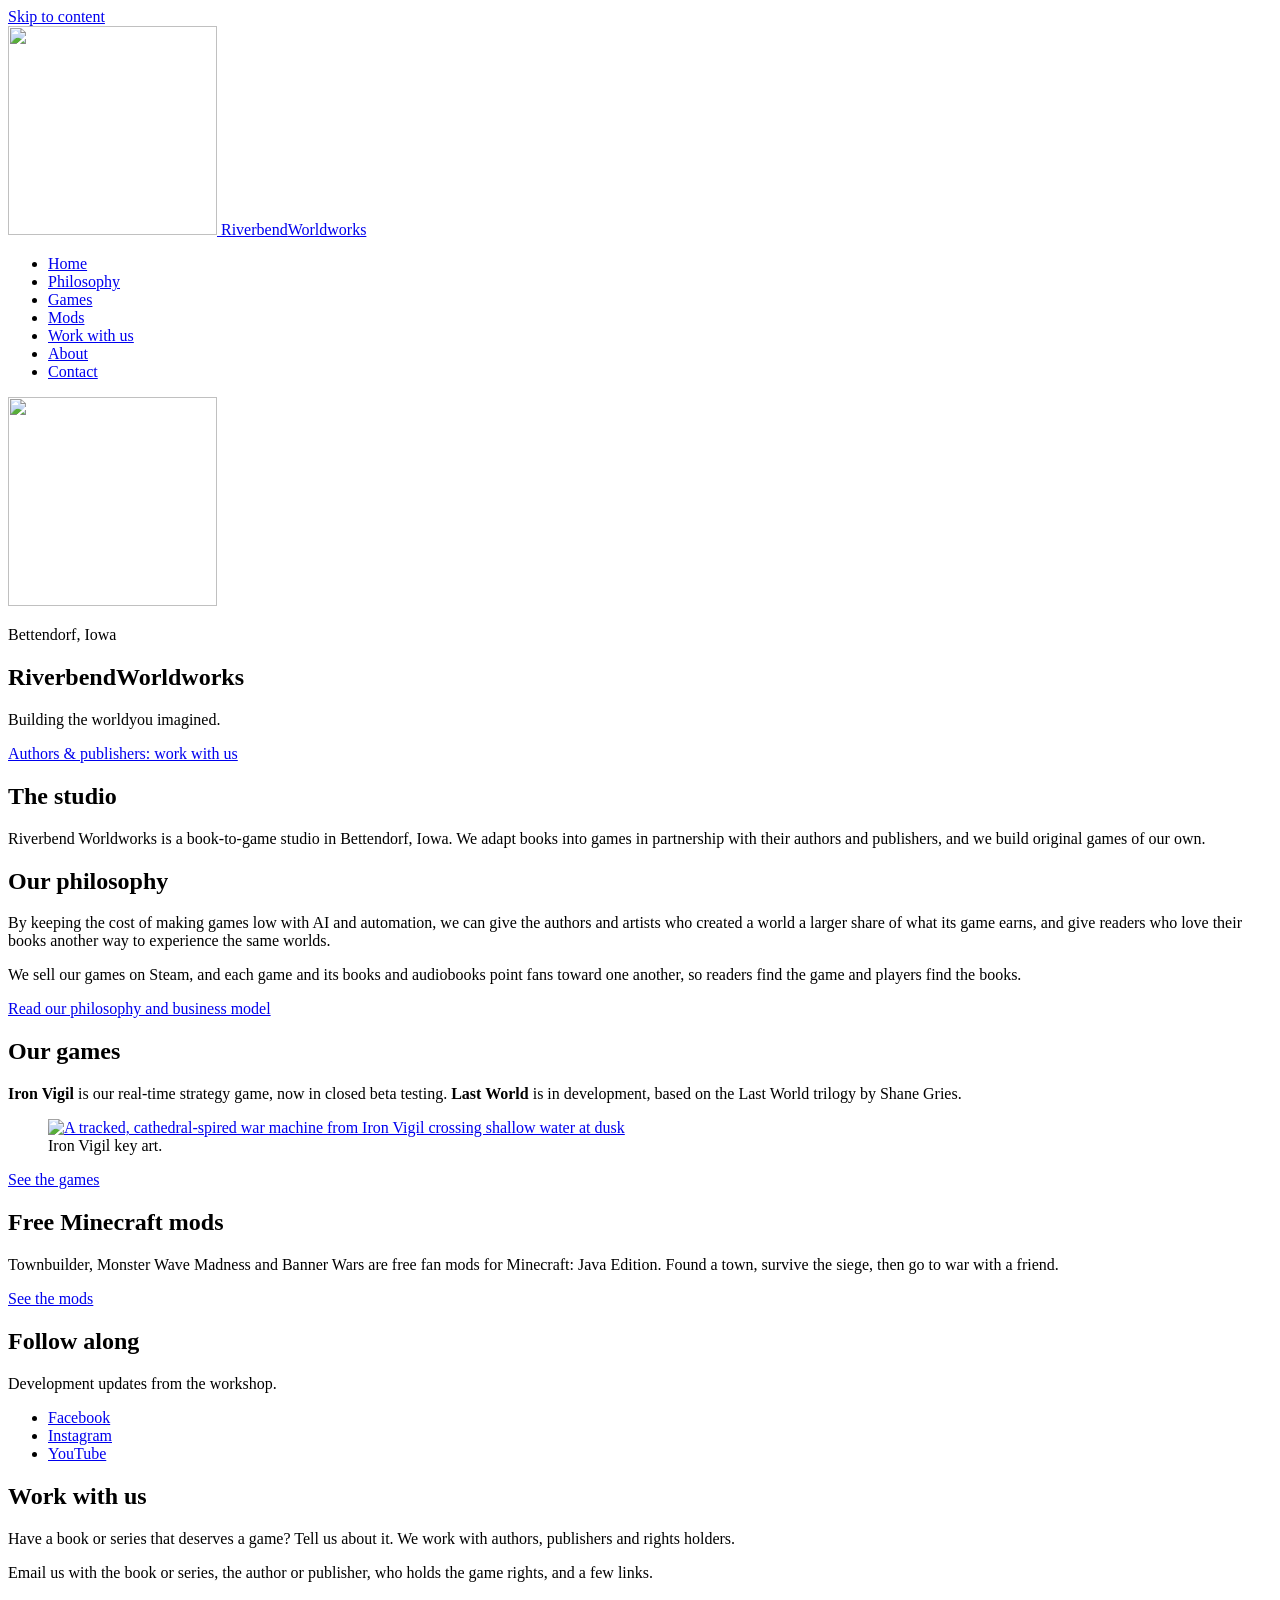
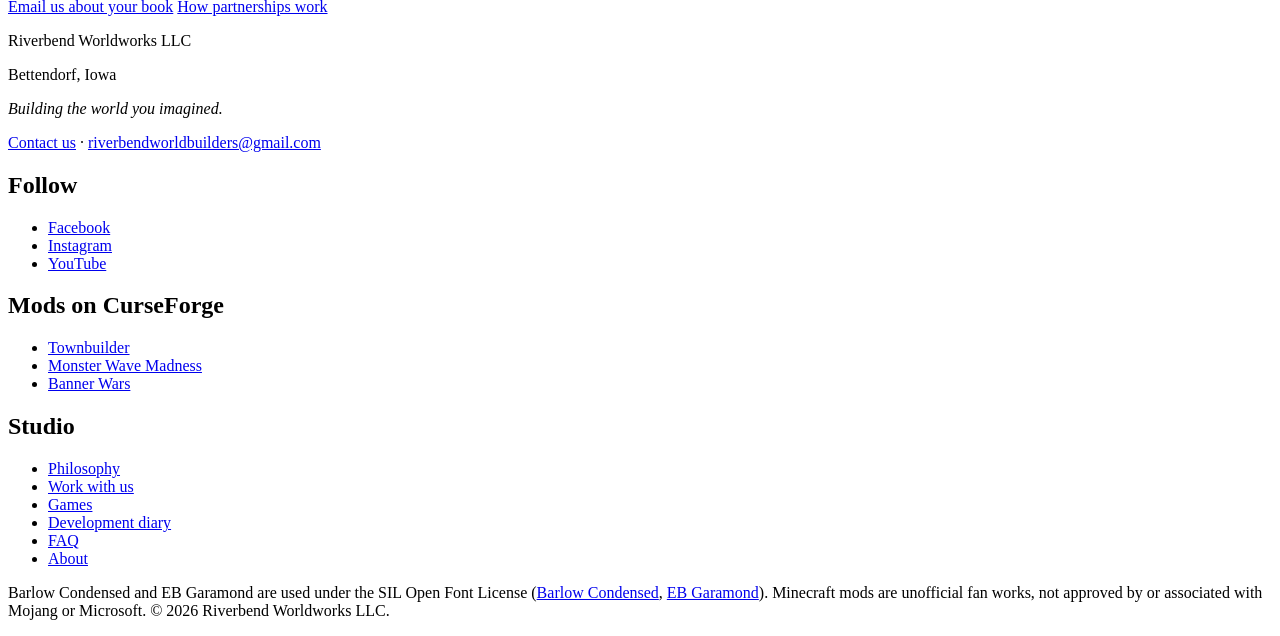
==== index.html @ 6b822ffa "Add files via upload" ====
<!DOCTYPE html>
<html lang="en">
  <head>
    <meta charset="utf-8" />
    <meta name="viewport" content="width=device-width, initial-scale=1" />
    <meta name="theme-color" content="#1C1C1F" />
    <meta name="color-scheme" content="light" />
    <meta http-equiv="Content-Security-Policy" content="default-src 'self'; base-uri 'none'; form-action 'none'; object-src 'none'; script-src 'none'; style-src 'self'; img-src 'self'; font-src 'self'; connect-src 'none'; media-src 'none'; worker-src 'none'" />
    <meta name="referrer" content="no-referrer" />
    <link rel="icon" href="/favicon.ico" sizes="any" />
    <link rel="icon" href="/brand/icon.png" type="image/png" />
    <link rel="apple-touch-icon" href="/brand/icon.png" />
    <title>Riverbend Worldworks — Building the world you imagined</title>
    <meta name="description" content="Riverbend Worldworks is a book-to-game studio in Bettendorf, Iowa. We adapt books into games with their authors and publishers." />
    <link rel="canonical" href="https://riverbendworldworks.com/" />
    <meta property="og:title" content="Riverbend Worldworks — Building the world you imagined" />
    <meta property="og:description" content="Riverbend Worldworks is a book-to-game studio in Bettendorf, Iowa. We adapt books into games with their authors and publishers." />
    <meta property="og:type" content="website" />
    <meta property="og:url" content="https://riverbendworldworks.com/" />
    <meta property="og:image" content="https://riverbendworldworks.com/media/iv-keyart-dusk-1600.jpg" />
    <link rel="stylesheet" href="/assets/styles-DQIQgm-M.css" />
    <link rel="stylesheet" href="/assets/site-20261126.css" />
  </head>
  <body data-page="home">
    <a class="skip" href="#content">Skip to content</a>
    <header class="site-header">
      <div class="wrap header-bar">
        <a class="brand" href="/">
          <img src="/brand/mark.png" width="209" height="209" alt="" />
          <span class="brand-text"><span class="brand-river">Riverbend</span><span class="brand-works">Worldworks</span></span>
        </a>
        <nav aria-label="Primary"><ul>
          <li><a href="/" aria-current="page">Home</a></li>
          <li><a href="/philosophy/">Philosophy</a></li>
          <li><a href="/games/">Games</a></li>
          <li><a href="/mods/">Mods</a></li>
          <li><a href="/partners/" class="nav-cta">Work with us</a></li>
          <li><a href="/about/">About</a></li>
          <li><a href="/contact/">Contact</a></li>
        </ul></nav>
      </div>
    </header>
    <main id="content" tabindex="-1">
      <section class="hero" aria-labelledby="studio-title">
        <div class="wrap hero-lockup">
          <img class="hero-mark" src="/brand/mark.png" width="209" height="209" alt="" />
          <p class="kicker">Bettendorf, Iowa</p>
          <h1 id="studio-title"><span class="title-line">Riverbend</span><span class="title-sub">Worldworks</span></h1>
          <p class="tagline"><span>Building the world</span><span>you imagined.</span></p>
          <div class="cta-row" style="justify-content:center">
            <a class="btn" href="/partners/">Authors &amp; publishers: work with us</a>
          </div>
        </div>
      </section>
      <section class="band" aria-labelledby="studio-intro">
        <div class="wrap split">
          <h2 id="studio-intro">The studio</h2>
          <div class="prose">
            <p class="statement">Riverbend Worldworks is a book-to-game studio in Bettendorf, Iowa. We adapt books into games in partnership with their authors and publishers, and we build original games of our own.</p>
          </div>
        </div>
      </section>
      <section class="band" aria-labelledby="philosophy">
        <div class="wrap split">
          <h2 id="philosophy">Our philosophy</h2>
          <div class="prose">
            <p>By keeping the cost of making games low with AI and automation, we can give the authors and artists who created a world a larger share of what its game earns, and give readers who love their books another way to experience the same worlds.</p>
            <p>We sell our games on Steam, and each game and its books and audiobooks point fans toward one another, so readers find the game and players find the books.</p>
            <p><a href="/philosophy/">Read our philosophy and business model</a></p>
          </div>
        </div>
      </section>
      <section class="band" aria-labelledby="games">
        <div class="wrap split">
          <h2 id="games">Our games</h2>
          <div class="prose">
            <p><strong>Iron Vigil</strong> is our real-time strategy game, now in closed beta testing. <strong>Last World</strong> is in development, based on the Last World trilogy by Shane Gries.</p>
            <figure class="figure">
              <a href="/media/iv-keyart-dusk-2560.jpg"><img src="/media/iv-keyart-dusk-1600.jpg" srcset="/media/iv-keyart-dusk-1600.jpg 1600w, /media/iv-keyart-dusk-2560.jpg 2560w" sizes="(min-width: 720px) 74rem, 100vw" alt="A tracked, cathedral-spired war machine from Iron Vigil crossing shallow water at dusk" loading="lazy" /></a>
              <figcaption>Iron Vigil key art.</figcaption>
            </figure>
            <p><a href="/games/">See the games</a></p>
          </div>
        </div>
      </section>
      <section class="band" aria-labelledby="mods">
        <div class="wrap split">
          <h2 id="mods">Free Minecraft mods</h2>
          <div class="prose">
            <p>Townbuilder, Monster Wave Madness and Banner Wars are free fan mods for Minecraft: Java Edition. Found a town, survive the siege, then go to war with a friend.</p>
            <p><a href="/mods/">See the mods</a></p>
          </div>
        </div>
      </section>
      <section class="band" aria-labelledby="follow">
        <div class="wrap split">
          <h2 id="follow">Follow along</h2>
          <div class="prose">
            <p>Development updates from the workshop.</p>
            <ul class="social-list">
              <li><a href="https://www.facebook.com/profile.php?id=61595958677535" rel="noopener">Facebook</a></li>
              <li><a href="https://www.instagram.com/riverbendworldworks/" rel="noopener">Instagram</a></li>
              <li><a href="https://www.youtube.com/@RiverbendWorldworks" rel="noopener">YouTube</a></li>
            </ul>
          </div>
        </div>
      </section>
      <section class="invite" aria-labelledby="work-with-us">
        <div class="wrap split">
          <h2 id="work-with-us">Work with us</h2>
          <div class="prose">
            <p>Have a book or series that deserves a game? Tell us about it. We work with authors, publishers and rights holders.</p>
            <p>Email us with the book or series, the author or publisher, who holds the game rights, and a few links.</p>
            <div class="cta-row">
              <a class="btn" href="mailto:riverbendworldbuilders@gmail.com?subject=Book-to-game%20partnership&body=Book%20or%20series%3A%0AAuthor%20or%20publisher%3A%0ARights%20status%20%28who%20holds%20the%20game/interactive%20rights%29%3A%0ALinks%3A%0A">Email us about your book</a>
              <a class="btn" href="/partners/">How partnerships work</a>
            </div>
          </div>
        </div>
      </section>
    </main>
    <div class="swatches" aria-hidden="true"><span class="swatch swatch-deep"></span><span class="swatch swatch-teal"></span><span class="swatch swatch-gold"></span><span class="swatch swatch-iron"></span><span class="swatch swatch-bone"></span></div>
    <footer class="site-footer">
      <div class="wrap footer-grid">
        <div>
          <p class="footer-name">Riverbend Worldworks LLC</p>
          <p>Bettendorf, Iowa</p>
          <p><em>Building the world you imagined.</em></p>
          <p><a href="/contact/">Contact us</a> · <a href="mailto:riverbendworldbuilders@gmail.com?subject=Book-to-game%20partnership&body=Book%20or%20series%3A%0AAuthor%20or%20publisher%3A%0ARights%20status%20%28who%20holds%20the%20game/interactive%20rights%29%3A%0ALinks%3A%0A">riverbendworldbuilders@gmail.com</a></p>
        </div>
        <div>
          <h2>Follow</h2>
          <ul class="footer-links">
            <li><a href="https://www.facebook.com/profile.php?id=61595958677535" rel="noopener">Facebook</a></li>
            <li><a href="https://www.instagram.com/riverbendworldworks/" rel="noopener">Instagram</a></li>
            <li><a href="https://www.youtube.com/@RiverbendWorldworks" rel="noopener">YouTube</a></li>
          </ul>
          <h2 style="margin-top:.8rem">Mods on CurseForge</h2>
          <ul class="footer-links">
            <li><a href="https://www.curseforge.com/minecraft/mc-mods/townbuilder" rel="noopener">Townbuilder</a></li>
            <li><a href="https://www.curseforge.com/minecraft/mc-mods/monster-wave" rel="noopener">Monster Wave Madness</a></li>
            <li><a href="https://www.curseforge.com/minecraft/mc-mods/banner-wars" rel="noopener">Banner Wars</a></li>
          </ul>
        </div>
        <div>
          <h2>Studio</h2>
          <ul class="footer-links">
            <li><a href="/philosophy/">Philosophy</a></li>
            <li><a href="/partners/">Work with us</a></li>
            <li><a href="/games/">Games</a></li>
            <li><a href="/diary/">Development diary</a></li>
            <li><a href="/faq/">FAQ</a></li>
            <li><a href="/about/">About</a></li>
          </ul>
        </div>
        <div class="font-credit">
          <p class="fine">Barlow Condensed and EB Garamond are used under the SIL&nbsp;Open&nbsp;Font&nbsp;License (<a href="/licenses/barlow-condensed-OFL.txt">Barlow Condensed</a>, <a href="/licenses/eb-garamond-OFL.txt">EB Garamond</a>). Minecraft mods are unofficial fan works, not approved by or associated with Mojang or Microsoft. &copy; 2026 Riverbend Worldworks LLC.</p>
        </div>
      </div>
    </footer>
  </body>
</html>
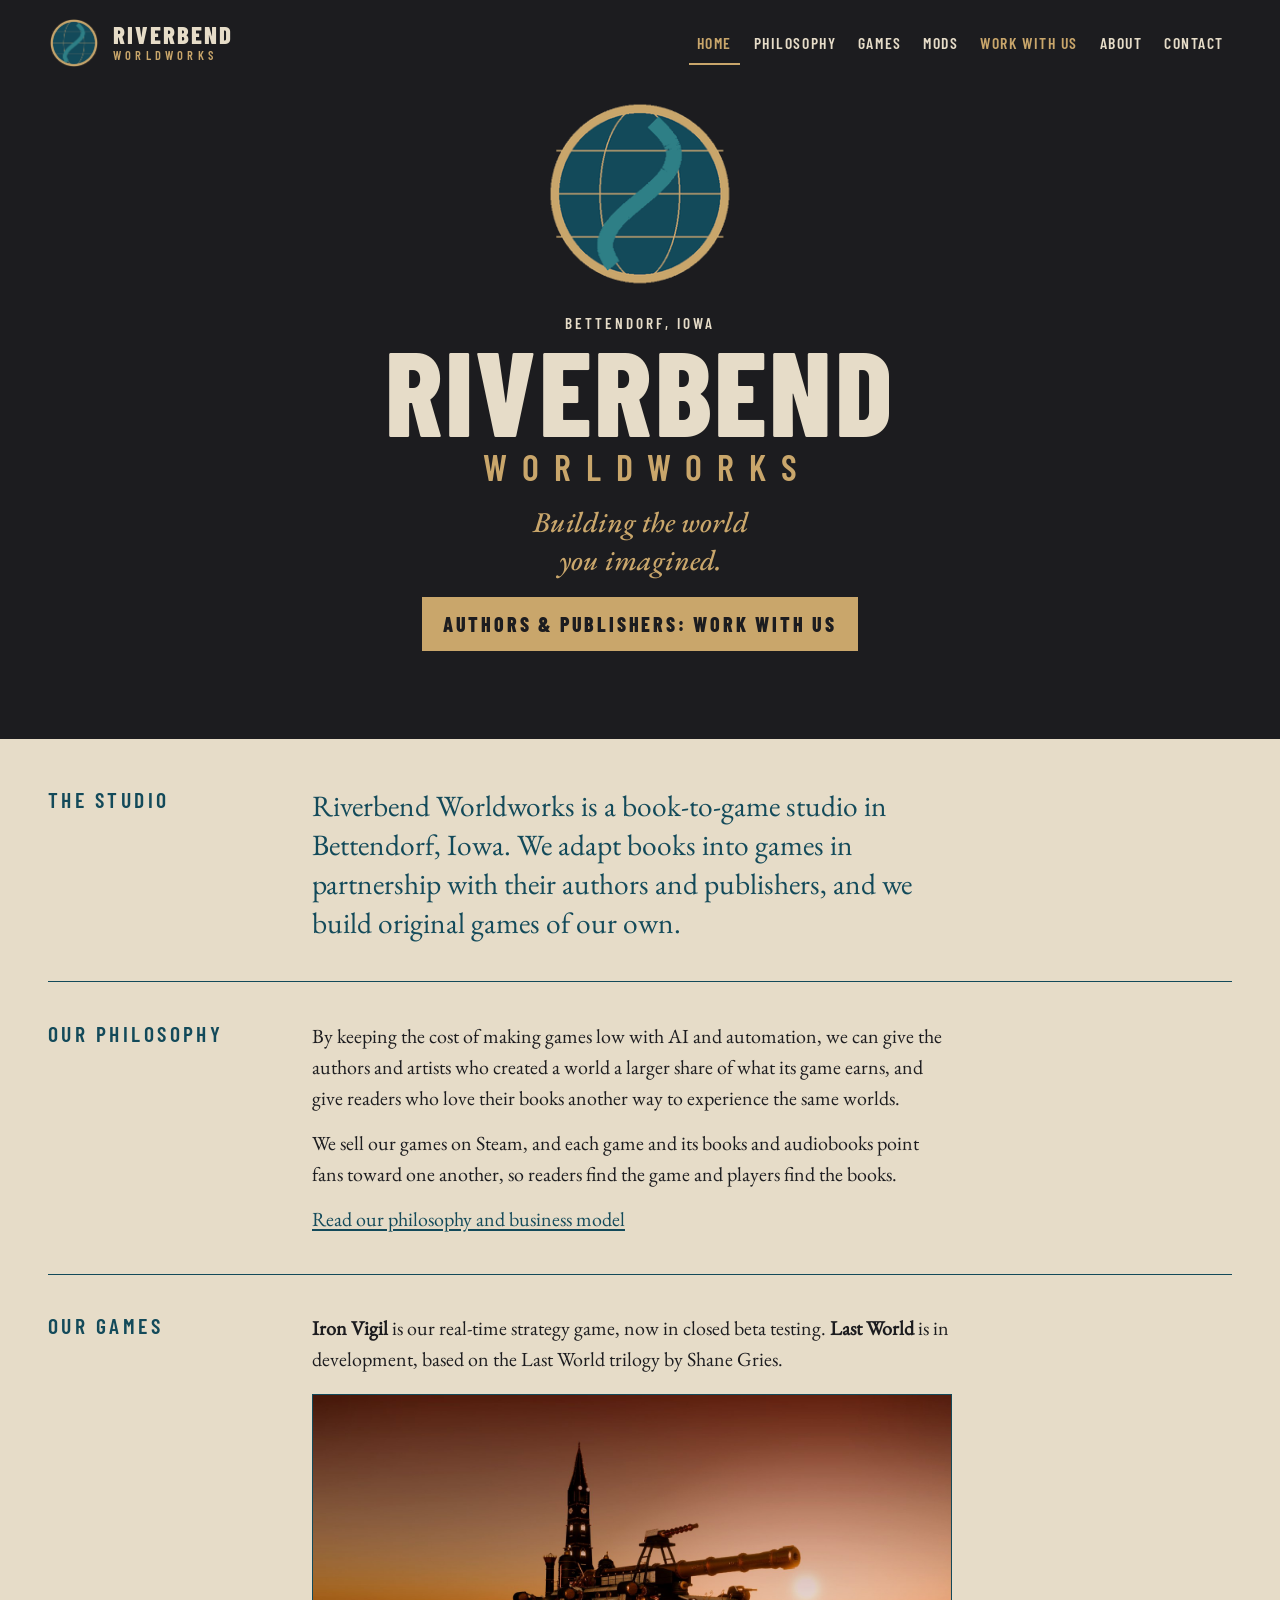
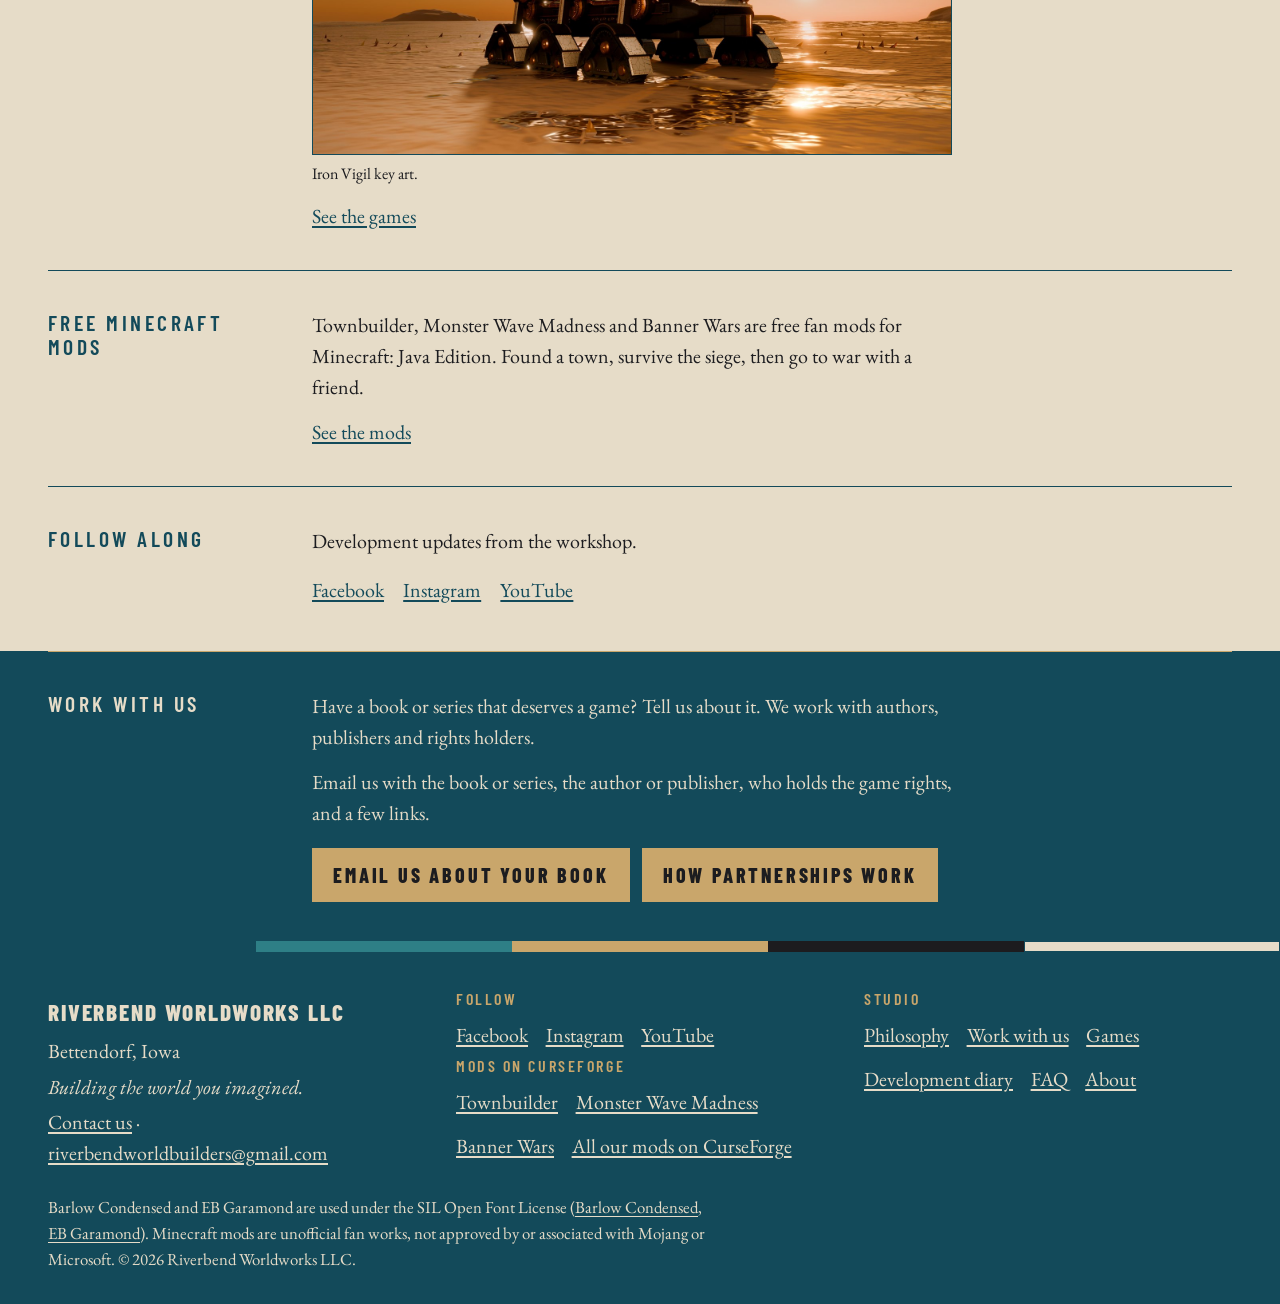
==== commit 520e66c2: "Cross-links: rel=me, social meta, Organization JSON-LD" ====
--- a/index.html
+++ b/index.html
@@ -18,8 +18,19 @@
     <meta property="og:type" content="website" />
     <meta property="og:url" content="https://riverbendworldworks.com/" />
     <meta property="og:image" content="https://riverbendworldworks.com/media/iv-keyart-dusk-1600.jpg" />
+    <meta property="og:image:width" content="1600" />
+    <meta property="og:image:height" content="900" />
+    <meta property="og:image:alt" content="Iron Vigil key art: a tracked war machine with a spired tower and long cannon at dusk" />
+    <meta property="og:site_name" content="Riverbend Worldworks" />
+    <meta property="og:locale" content="en_US" />
+    <meta name="twitter:card" content="summary_large_image" />
+    <meta name="twitter:title" content="Riverbend Worldworks — Building the world you imagined" />
+    <meta name="twitter:description" content="Riverbend Worldworks is a book-to-game studio in Bettendorf, Iowa. We adapt books into games with their authors and publishers." />
+    <meta name="twitter:image" content="https://riverbendworldworks.com/media/iv-keyart-dusk-1600.jpg" />
+    <meta name="twitter:image:alt" content="Iron Vigil key art: a tracked war machine with a spired tower and long cannon at dusk" />
     <link rel="stylesheet" href="/assets/styles-DQIQgm-M.css" />
     <link rel="stylesheet" href="/assets/site-20261126.css" />
+    <script type="application/ld+json">{"@context":"https://schema.org","@type":"Organization","name":"Riverbend Worldworks","legalName":"Riverbend Worldworks LLC","url":"https://riverbendworldworks.com/","logo":"https://riverbendworldworks.com/brand/rbw-logo-full.png","email":"riverbendworldbuilders@gmail.com","slogan":"Building the world you imagined.","address":{"@type":"PostalAddress","addressLocality":"Bettendorf","addressRegion":"IA","addressCountry":"US"},"contactPoint":{"@type":"ContactPoint","contactType":"partnerships","email":"riverbendworldbuilders@gmail.com"},"sameAs":["https://www.facebook.com/profile.php?id=61595958677535","https://www.instagram.com/riverbendworldworks/","https://www.youtube.com/@RiverbendWorldworks","https://www.curseforge.com/members/riverbendworldworks/projects"]}</script>
   </head>
   <body data-page="home">
     <a class="skip" href="#content">Skip to content</a>
@@ -98,9 +109,9 @@
           <div class="prose">
             <p>Development updates from the workshop.</p>
             <ul class="social-list">
-              <li><a href="https://www.facebook.com/profile.php?id=61595958677535" rel="noopener">Facebook</a></li>
-              <li><a href="https://www.instagram.com/riverbendworldworks/" rel="noopener">Instagram</a></li>
-              <li><a href="https://www.youtube.com/@RiverbendWorldworks" rel="noopener">YouTube</a></li>
+              <li><a href="https://www.facebook.com/profile.php?id=61595958677535" rel="me noopener">Facebook</a></li>
+              <li><a href="https://www.instagram.com/riverbendworldworks/" rel="me noopener">Instagram</a></li>
+              <li><a href="https://www.youtube.com/@RiverbendWorldworks" rel="me noopener">YouTube</a></li>
             </ul>
           </div>
         </div>
@@ -131,15 +142,16 @@
         <div>
           <h2>Follow</h2>
           <ul class="footer-links">
-            <li><a href="https://www.facebook.com/profile.php?id=61595958677535" rel="noopener">Facebook</a></li>
-            <li><a href="https://www.instagram.com/riverbendworldworks/" rel="noopener">Instagram</a></li>
-            <li><a href="https://www.youtube.com/@RiverbendWorldworks" rel="noopener">YouTube</a></li>
+            <li><a href="https://www.facebook.com/profile.php?id=61595958677535" rel="me noopener">Facebook</a></li>
+            <li><a href="https://www.instagram.com/riverbendworldworks/" rel="me noopener">Instagram</a></li>
+            <li><a href="https://www.youtube.com/@RiverbendWorldworks" rel="me noopener">YouTube</a></li>
           </ul>
           <h2 style="margin-top:.8rem">Mods on CurseForge</h2>
           <ul class="footer-links">
             <li><a href="https://www.curseforge.com/minecraft/mc-mods/townbuilder" rel="noopener">Townbuilder</a></li>
             <li><a href="https://www.curseforge.com/minecraft/mc-mods/monster-wave" rel="noopener">Monster Wave Madness</a></li>
             <li><a href="https://www.curseforge.com/minecraft/mc-mods/banner-wars" rel="noopener">Banner Wars</a></li>
+            <li><a href="https://www.curseforge.com/members/riverbendworldworks/projects" rel="me noopener">All our mods on CurseForge</a></li>
           </ul>
         </div>
         <div>
--- a/assets/styles-DQIQgm-M.css
+++ b/assets/styles-DQIQgm-M.css
@@ -0,0 +1 @@
+@font-face{font-family:Barlow Condensed;font-style:normal;font-display:swap;font-weight:800;src:url(/assets/barlow-condensed-latin-800-normal-BKzMuPgK.woff2)format("woff2"),url(/assets/barlow-condensed-latin-800-normal-e9GbPXiK.woff)format("woff")}@font-face{font-family:Barlow Condensed;font-style:normal;font-display:swap;font-weight:600;src:url(/assets/barlow-condensed-latin-600-normal-DepVgxBB.woff2)format("woff2"),url(/assets/barlow-condensed-latin-600-normal-BFJEwTuo.woff)format("woff")}@font-face{font-family:EB Garamond;font-style:normal;font-display:swap;font-weight:400;src:url(/assets/eb-garamond-latin-400-normal-BCNrxLz_.woff2)format("woff2"),url(/assets/eb-garamond-latin-400-normal-maQnHeKB.woff)format("woff")}@font-face{font-family:EB Garamond;font-style:italic;font-display:swap;font-weight:400;src:url(/assets/eb-garamond-latin-400-italic-DSEbMgZu.woff2)format("woff2"),url(/assets/eb-garamond-latin-400-italic-CDFyLPXJ.woff)format("woff")}@font-face{font-family:EB Garamond;font-style:italic;font-display:swap;font-weight:500;src:url(/assets/eb-garamond-latin-500-italic-FSVaZR0V.woff2)format("woff2"),url(/assets/eb-garamond-latin-500-italic-DgyxMZyx.woff)format("woff")}:root{--iron:#1c1c1f;--bone:#e6dcc8;--deep:#134a5a;--teal:#2e7f86;--gold:#c9a66b;--display:"Barlow Condensed", "Arial Narrow", sans-serif;--text:"EB Garamond", Palatino, "Palatino Linotype", "Book Antiqua", Georgia, serif;--page:min(74rem, calc(100% - 2rem))}*,:before,:after{box-sizing:border-box}html{scroll-behavior:smooth}body{background:var(--bone);min-height:100vh;color:var(--iron);font-family:var(--text);font-feature-settings:"kern" 1, "liga" 1, "onum" 1;text-rendering:optimizelegibility;flex-direction:column;margin:0;font-size:1.125rem;font-weight:400;line-height:1.55;display:flex}main{flex:1}img{max-width:100%;height:auto;display:block}a.mail,.site-footer a{overflow-wrap:anywhere}a{color:var(--deep);text-underline-offset:.16em}a:visited{color:var(--deep)}a:hover{color:var(--iron)}:focus-visible{outline:3px solid var(--deep);outline-offset:3px}.site-header :focus-visible,.invite :focus-visible{outline-color:var(--bone)}::selection{background:var(--deep);color:var(--bone)}.skip{z-index:5;background:var(--bone);color:var(--iron);font-family:var(--display);letter-spacing:.08em;text-transform:uppercase;padding:.65rem .9rem;font-weight:600;text-decoration:none;position:absolute;top:.75rem;left:.75rem;transform:translateY(-200%)}.skip:focus{transform:none}.wrap{width:var(--page);margin-inline:auto}.site-header{background:var(--iron);color:var(--bone)}.header-bar{flex-wrap:wrap;justify-content:space-between;align-items:center;gap:.25rem 1.5rem;padding-block:.85rem;display:flex}.brand{min-height:44px;color:var(--bone);align-items:center;gap:.8rem;padding-block:.2rem;text-decoration:none;display:flex}.brand:hover,.brand:visited{color:var(--bone)}.brand img{width:3.25rem;height:auto}.brand-text{flex-direction:column;display:flex}.brand-river,.brand-works,.hero h1,.page-intro h1,.document h1,.kicker,.draft-flag,.footer-name,.site-header nav a,.link-list a,a.mail,.status dt{font-family:var(--display)}.brand-river{letter-spacing:.08em;text-transform:uppercase;color:var(--bone);font-size:1.55rem;font-weight:800;line-height:.85}.brand-works{letter-spacing:.34em;text-transform:uppercase;color:var(--gold);margin-top:.28rem;font-size:.78rem;font-weight:600;line-height:1}.site-header nav ul,.legal-nav ul,.link-list{flex-wrap:wrap;gap:.15rem .35rem;margin:0;padding:0;list-style:none;display:flex}.site-header nav a{min-height:44px;color:var(--bone);letter-spacing:.14em;text-transform:uppercase;align-items:center;padding:.35rem .7rem;font-size:1.05rem;font-weight:600;text-decoration:none;display:inline-flex}.site-header nav a:visited{color:var(--bone)}.site-header nav a:hover{color:var(--gold)}.site-header nav a[aria-current=page]{color:var(--gold);box-shadow:inset 0 -2px 0 var(--gold)}.preview-strip{color:var(--bone);font-family:var(--display);letter-spacing:.14em;text-transform:uppercase;margin:0;padding:0 0 .85rem;font-size:.82rem;font-weight:600;line-height:1.35}body:not([data-page=home]) .preview-strip{background:var(--bone);color:var(--deep);border-bottom:1px solid var(--deep);padding-block:.55rem}.hero{background:var(--iron);color:var(--bone);text-align:center;padding:.5rem 0 4.25rem}.hero-lockup{flex-direction:column;align-items:center;display:flex}.hero-mark{width:min(10.75rem,52vw);margin-bottom:1.15rem}.kicker{color:var(--deep);letter-spacing:.2em;text-transform:uppercase;margin:0;font-size:.95rem;font-weight:600}.hero .kicker{color:var(--bone)}.hero h1{color:var(--bone);letter-spacing:.02em;text-transform:uppercase;margin:.45rem 0 0;font-size:clamp(4.1rem,12vw,7.5rem);font-weight:800;line-height:.78}.hero h1 .title-sub{color:var(--gold);letter-spacing:.42em;margin-top:.34em;margin-right:-.42em;font-size:.3em;font-weight:600;line-height:1;display:block}.tagline{color:var(--gold);flex-direction:column;align-items:center;gap:.15rem;margin:1.2rem 0 0;font-size:clamp(1.28rem,4.4vw,1.8rem);font-style:italic;font-weight:500;line-height:1.25;display:flex}.band .split,.invite .split{border-top:1px solid var(--deep);grid-template-columns:1fr;align-items:start;gap:.7rem;padding-block:2.1rem 2.2rem;display:grid}.hero+.band .split{border-top:none;padding-top:3rem}h2{color:var(--deep);font-family:var(--display);letter-spacing:.16em;text-transform:uppercase;margin:0;font-size:1.35rem;font-weight:600;line-height:1.15}.prose{min-width:0;max-width:40rem}.prose>:first-child{margin-top:0}.prose p,.document p,.page-intro p{margin:.9rem 0 0}.statement{max-width:38rem;color:var(--deep);margin:0;font-size:clamp(1.45rem,2.3vw,1.9rem);line-height:1.32}.prose ul,.document ul{margin:.75rem 0 0;padding-left:1.15rem}.prose li+li,.document li+li{margin-top:.45rem}.prose li::marker{color:var(--deep)}.document li::marker{color:var(--deep)}a.mail{color:var(--deep);letter-spacing:.02em;overflow-wrap:anywhere;font-size:clamp(1.35rem,3.4vw,2rem);font-weight:600;line-height:1.25;display:inline}.invite{background:var(--deep);color:var(--bone)}.invite .split{border-top-color:var(--gold)}.invite h2,.invite .prose,.invite a,.invite a:visited,.invite a:hover{color:var(--bone)}.page-intro{width:var(--page);margin-inline:auto;padding:3.1rem 0 .4rem}.page-intro h1,.document h1{color:var(--deep);letter-spacing:.03em;text-transform:uppercase;margin:.35rem 0 0;font-size:clamp(3.1rem,9vw,5.4rem);font-weight:800;line-height:.88}.page-intro .statement{margin-top:1rem}.page-intro .mail{margin-top:.8rem}.link-list{margin-top:1.1rem}.link-list a{letter-spacing:.12em;text-transform:uppercase;align-items:center;min-height:44px;padding-right:.8rem;font-size:1.15rem;font-weight:600;display:inline-flex}.draft-banner{width:var(--page);border:2px solid var(--deep);background:var(--bone);margin:1.35rem auto 0;padding:1rem 1.1rem 1.05rem}.draft-flag{color:var(--deep);letter-spacing:.16em;text-transform:uppercase;margin:0 0 .35rem;font-size:1rem;font-weight:800}.draft-banner p{max-width:42rem;margin:0}.document{width:min(44rem,100% - 2rem);margin-inline:auto;padding:2rem 0 4rem}.document h2{margin-top:1.7rem}.status{grid-template-columns:1fr 1fr;gap:.85rem 1.25rem;margin:1.15rem 0 .3rem;display:grid}.status div{margin:0}.status dt{color:var(--deep);letter-spacing:.14em;text-transform:uppercase;font-size:.85rem;font-weight:600}.status dd{margin:.12rem 0 0}.swatches{grid-template-columns:repeat(5,1fr);height:.7rem;display:grid}.swatch-deep{background:var(--deep)}.swatch-teal{background:var(--teal)}.swatch-gold{background:var(--gold)}.swatch-iron{background:var(--iron)}.swatch-bone{background:var(--bone);box-shadow:inset 0 0 0 1px var(--deep)}.site-footer{background:var(--deep);color:var(--bone);padding:2.4rem 0 2rem}.footer-grid{gap:1.25rem;display:grid}.footer-name{color:var(--bone);letter-spacing:.08em;text-transform:uppercase;margin:0 0 .25rem;font-size:1.45rem;font-weight:800}.site-footer p{margin:.3rem 0 0}.site-footer a,.site-footer a:visited,.site-footer a:hover{color:var(--bone)}.legal-nav{margin-top:.35rem}.legal-nav a,.license-links a{text-underline-offset:.18em;align-items:center;min-height:44px;text-decoration:underline;display:inline-flex}.license-links{flex-wrap:wrap;gap:.15rem 1.25rem;margin:.15rem 0 0;padding:0;list-style:none;display:flex}.font-credit{max-width:42rem}.fine{font-size:1.05rem}@media (width>=720px){:root{--page:min(74rem, calc(100% - 4.5rem))}body{font-size:1.25rem}.band .split,.invite .split{grid-template-columns:14rem minmax(0,40rem);gap:1.5rem 2.5rem;padding-block:2.4rem}.hero{padding-bottom:5.5rem}.hero-mark{width:12.5rem}.footer-grid{grid-template-columns:1.15fr 1fr;column-gap:2.5rem}.font-credit{grid-column:1/-1}}@media (width<=420px){.status{grid-template-columns:1fr}}@media (forced-colors:active){.swatches{display:none}a{text-decoration:underline}}@media (prefers-reduced-motion:reduce){html{scroll-behavior:auto}*,:before,:after{transition:none!important;animation:none!important}}@media print{.preview-strip,.swatches,.skip{display:none}body,.site-header,.hero,.invite,.site-footer{color:#000;background:#fff}a{color:#000}a[href^=mailto\:]:after{content:" (" attr(href) ")"}}
--- a/assets/site-20261126.css
+++ b/assets/site-20261126.css
@@ -0,0 +1,22 @@
+.btn{display:inline-flex;align-items:center;min-height:48px;padding:.6rem 1.2rem;background:var(--gold);color:var(--iron)!important;font-family:var(--display);font-weight:800;letter-spacing:.14em;text-transform:uppercase;text-decoration:none;border:2px solid var(--gold)}
+.btn:hover{background:var(--bone);color:var(--deep)!important}
+.btn-dark{background:var(--deep);border-color:var(--deep);color:var(--bone)!important}
+.btn-dark:hover{background:var(--iron);border-color:var(--iron);color:var(--bone)!important}
+.cta-row{display:flex;flex-wrap:wrap;gap:.75rem;margin-top:1.2rem}
+.figure{margin:1.2rem 0 0}
+.figure img{width:100%;border:1px solid var(--deep)}
+.figure figcaption{font-size:1rem;margin-top:.4rem;color:var(--iron)}
+.wide-figure{width:var(--page);margin:2rem auto 0}
+.tag{display:inline-block;font-family:var(--display);font-weight:800;letter-spacing:.16em;text-transform:uppercase;font-size:.85rem;padding:.15rem .5rem;background:var(--iron);color:var(--gold);margin-right:.4rem}
+.grid2{display:grid;grid-template-columns:1fr;gap:1rem}
+.social-list{list-style:none;padding:0!important;margin:.6rem 0 0;display:flex;flex-wrap:wrap;gap:.2rem 1.2rem}
+.social-list a{min-height:44px;display:inline-flex;align-items:center}
+.site-footer h2{color:var(--gold);font-size:1rem;margin:0 0 .3rem}
+.footer-links{list-style:none;padding:0;margin:.2rem 0 0;display:flex;flex-wrap:wrap;gap:0 1.1rem}
+.footer-links a{min-height:44px;display:inline-flex;align-items:center}
+.site-header nav a{padding:.35rem .5rem;font-size:.98rem;letter-spacing:.1em}
+.site-header nav a.nav-cta{color:var(--gold)}
+.checklist li{margin-top:.45rem}
+@media (width>=720px){.grid2{grid-template-columns:1fr 1fr}.footer-grid{grid-template-columns:1fr 1fr 1fr}}
+@media (width<=420px){.site-header nav a{font-size:.9rem;padding:.3rem .4rem}.hero h1{font-size:clamp(3.2rem,15vw,4.1rem)}}
+.social-list li+li,.footer-links li+li,.checklist li+li{margin-top:0}.checklist li{margin-top:.45rem}.grid2 .figure{margin-top:0}
